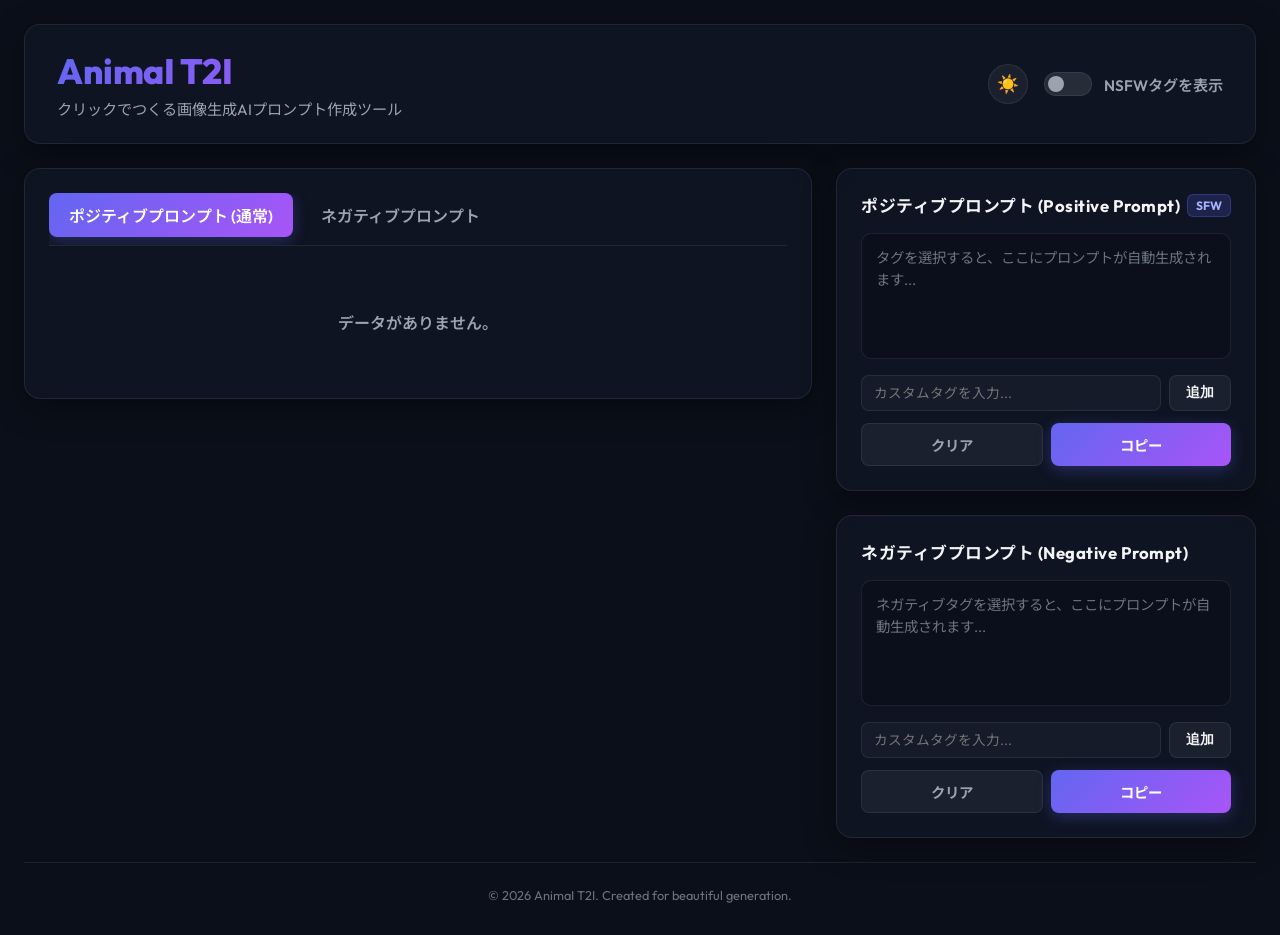
==== index.html @ ed6c5086 "Initial commit for AnimaI T2I" ====
<!DOCTYPE html>
<html lang="ja">
<head>
    <meta charset="UTF-8">
    <meta name="viewport" content="width=device-width, initial-scale=1.0">
    <title>AnimaI T2I - プロンプトメーカー</title>
    <link rel="icon" href="icon.png" type="image/png">
    <link rel="stylesheet" href="style.css">
    <link rel="preconnect" href="https://fonts.googleapis.com">
    <link rel="preconnect" href="https://fonts.gstatic.com" crossorigin>
    <link href="https://fonts.googleapis.com/css2?family=Outfit:wght@300;400;600;800&family=Noto+Sans+JP:wght@300;400;700&display=swap" rel="stylesheet">
</head>
<body>
    <div class="app-container">
        <!-- ヘッダー -->
        <header class="app-header">
            <div class="header-content">
                <div class="title-group">
                    <h1>AnimaI T2I</h1>
                    <p class="subtitle">クリックでつくる画像生成AIプロンプト作成ツール</p>
                </div>
                <div class="header-controls">
                    <button id="theme-toggle-btn" class="theme-toggle-btn" title="テーマを切り替え">
                        <span class="theme-icon-sun">☀️</span>
                        <span class="theme-icon-moon" style="display: none;">🌙</span>
                    </button>
                    <label class="switch-container">
                        <input type="checkbox" id="nsfw-toggle">
                        <span class="switch-slider"></span>
                        <span class="switch-label">NSFWタグを表示</span>
                    </label>
                </div>
            </div>
        </header>

        <!-- メインコンテンツエリア -->
        <main class="app-main">
            <!-- 左側：タグ選択エリア -->
            <section class="tag-selection-section">
                <!-- タブメニュー -->
                <div class="tab-container">
                    <button class="tab-btn active" data-tab="sfw">ポジティブプロンプト (通常)</button>
                    <button class="tab-btn" data-tab="nsfw" id="nsfw-tab-btn" style="display: none;">ポジティブプロンプト (NSFW)</button>
                    <button class="tab-btn" data-tab="negative">ネガティブプロンプト</button>
                </div>

                <!-- 各タブのコンテンツ -->
                <div class="tab-panels">
                    <!-- SFWパネル -->
                    <div class="tab-panel active" id="panel-sfw">
                        <div class="category-grid" id="sfw-categories">
                            <!-- JSで動的に追加されます -->
                            <div class="loading">データを読み込んでいます...</div>
                        </div>
                    </div>

                    <!-- NSFWパネル -->
                    <div class="tab-panel" id="panel-nsfw">
                        <div class="category-grid" id="nsfw-categories">
                            <!-- JSで動的に追加されます -->
                        </div>
                    </div>

                    <!-- ネガティブパネル -->
                    <div class="tab-panel" id="panel-negative">
                        <div class="category-grid" id="negative-categories">
                            <!-- JSで動的に追加されます -->
                        </div>
                    </div>
                </div>
            </section>

            <!-- 右側：プレビュー＆操作エリア -->
            <section class="preview-section">
                <div class="sticky-preview-container">
                    <!-- ポジティブプロンプトプレビュー -->
                    <div class="preview-card" id="positive-preview-card">
                        <div class="preview-header">
                            <h2>ポジティブプロンプト (Positive Prompt)</h2>
                            <div class="badge positive-badge">SFW</div>
                        </div>
                        <div class="textarea-wrapper">
                            <textarea id="positive-prompt-output" readonly placeholder="タグを選択すると、ここにプロンプトが自動生成されます..."></textarea>
                        </div>
                        <div class="preview-actions">
                            <div class="manual-input-group">
                                <input type="text" id="manual-positive-input" placeholder="カスタムタグを入力...">
                                <button id="add-manual-positive-btn">追加</button>
                            </div>
                            <div class="action-buttons">
                                <button class="btn btn-secondary" id="clear-positive-btn">クリア</button>
                                <button class="btn btn-primary btn-copy" id="copy-positive-btn">
                                    <span class="copy-text">コピー</span>
                                    <span class="copy-success-text" style="display: none;">コピー完了！</span>
                                </button>
                            </div>
                        </div>
                    </div>

                    <!-- ネガティブプロンプトプレビュー -->
                    <div class="preview-card">
                        <div class="preview-header">
                            <h2>ネガティブプロンプト (Negative Prompt)</h2>
                        </div>
                        <div class="textarea-wrapper">
                            <textarea id="negative-prompt-output" readonly placeholder="ネガティブタグを選択すると、ここにプロンプトが自動生成されます..."></textarea>
                        </div>
                        <div class="preview-actions">
                            <div class="manual-input-group">
                                <input type="text" id="manual-negative-input" placeholder="カスタムタグを入力...">
                                <button id="add-manual-negative-btn">追加</button>
                            </div>
                            <div class="action-buttons">
                                <button class="btn btn-secondary" id="clear-negative-btn">クリア</button>
                                <button class="btn btn-primary btn-copy" id="copy-negative-btn">
                                    <span class="copy-text">コピー</span>
                                    <span class="copy-success-text" style="display: none;">コピー完了！</span>
                                </button>
                            </div>
                        </div>
                    </div>
                </div>
            </section>
        </main>

        <!-- フッター -->
        <footer class="app-footer">
            <p>&copy; 2026 AnimaI T2I. Created for beautiful generation.</p>
        </footer>
    </div>
    <script src="app.js"></script>
</body>
</html>
---- style.css ----
/* ==========================================================================
   Design System & Custom Properties
   ========================================================================== */
:root {
    /* Color Palette (Dark Theme Default) */
    --bg-main: #0b0f19;
    --bg-card: rgba(17, 24, 39, 0.7);
    --bg-card-hover: rgba(31, 41, 55, 0.85);
    --border-color: rgba(255, 255, 255, 0.08);
    --border-active: rgba(99, 102, 241, 0.5);
    
    --text-primary: #f3f4f6;
    --text-secondary: #9ca3af;
    --text-muted: #6b7280;
    
    --primary-gradient: linear-gradient(135deg, #6366f1 0%, #a855f7 100%);
    --secondary-gradient: linear-gradient(135deg, #10b981 0%, #059669 100%);
    --danger-gradient: linear-gradient(135deg, #f43f5e 0%, #e11d48 100%);
    --glass-shadow: 0 8px 32px 0 rgba(0, 0, 0, 0.37);
    
    /* Animations */
    --transition-fast: 0.15s ease;
    --transition-normal: 0.3s cubic-bezier(0.4, 0, 0.2, 1);
    
    /* Fonts */
    --font-primary: 'Outfit', 'Noto Sans JP', sans-serif;
    
    /* Theme specific backgrounds */
    --bg-tag: rgba(255, 255, 255, 0.05);
    --bg-tag-hover: rgba(255, 255, 255, 0.12);
    --bg-textarea: rgba(0, 0, 0, 0.2);
    --bg-input: rgba(255, 255, 255, 0.03);
    --bg-input-focus: rgba(255, 255, 255, 0.05);
    --bg-btn-sec: rgba(255, 255, 255, 0.05);
    --bg-btn-sec-hover: rgba(255, 255, 255, 0.1);
}

[data-theme="light"] {
    /* Color Palette (Light Theme) */
    --bg-main: #f3f4f6;
    --bg-card: rgba(255, 255, 255, 0.75);
    --bg-card-hover: rgba(255, 255, 255, 0.9);
    --border-color: rgba(0, 0, 0, 0.08);
    --border-active: rgba(99, 102, 241, 0.7);
    
    --text-primary: #1f2937;
    --text-secondary: #4b5563;
    --text-muted: #9ca3af;
    
    --glass-shadow: 0 8px 32px 0 rgba(31, 38, 135, 0.06);
    
    /* Theme specific backgrounds */
    --bg-tag: rgba(0, 0, 0, 0.04);
    --bg-tag-hover: rgba(0, 0, 0, 0.08);
    --bg-textarea: rgba(255, 255, 255, 0.5);
    --bg-input: rgba(0, 0, 0, 0.02);
    --bg-input-focus: rgba(0, 0, 0, 0.04);
    --bg-btn-sec: rgba(0, 0, 0, 0.04);
    --bg-btn-sec-hover: rgba(0, 0, 0, 0.08);
}

/* ==========================================================================
   Base Styles
   ========================================================================== */
* {
    box-sizing: border-box;
    margin: 0;
    padding: 0;
}

body {
    background-color: var(--bg-main);
    color: var(--text-primary);
    font-family: var(--font-primary);
    min-height: 100vh;
    display: flex;
    flex-direction: column;
    overflow-x: hidden;
}

/* Scrollbar Customization */
::-webkit-scrollbar {
    width: 8px;
    height: 8px;
}

::-webkit-scrollbar-track {
    background: var(--bg-main);
}

::-webkit-scrollbar-thumb {
    background: rgba(255, 255, 255, 0.1);
    border-radius: 4px;
}

::-webkit-scrollbar-thumb:hover {
    background: rgba(255, 255, 255, 0.25);
}

/* ==========================================================================
   Layout
   ========================================================================== */
.app-container {
    max-width: 1400px;
    margin: 0 auto;
    width: 100%;
    padding: 24px;
    flex-grow: 1;
    display: flex;
    flex-direction: column;
    gap: 24px;
}

/* Header */
.app-header {
    background: var(--bg-card);
    backdrop-filter: blur(12px);
    border: 1px solid var(--border-color);
    border-radius: 16px;
    padding: 24px 32px;
    box-shadow: var(--glass-shadow);
}

.header-content {
    display: flex;
    justify-content: space-between;
    align-items: center;
    flex-wrap: wrap;
    gap: 16px;
}

.title-group h1 {
    font-size: 2.2rem;
    font-weight: 800;
    background: var(--primary-gradient);
    -webkit-background-clip: text;
    -webkit-text-fill-color: transparent;
    letter-spacing: -0.5px;
}

.title-group .subtitle {
    color: var(--text-secondary);
    margin-top: 4px;
    font-size: 0.95rem;
}

/* Header Controls */
.header-controls {
    display: flex;
    align-items: center;
    gap: 16px;
}

/* Theme Toggle Button */
.theme-toggle-btn {
    background: var(--bg-btn-sec);
    border: 1px solid var(--border-color);
    border-radius: 50%;
    width: 40px;
    height: 40px;
    display: inline-flex;
    justify-content: center;
    align-items: center;
    cursor: pointer;
    font-size: 1.1rem;
    transition: var(--transition-fast);
    outline: none;
}

.theme-toggle-btn:hover {
    background: var(--bg-btn-sec-hover);
    transform: scale(1.05);
}

.theme-toggle-btn:active {
    transform: scale(0.95);
}

/* Toggle Switch */
.switch-container {
    display: inline-flex;
    align-items: center;
    cursor: pointer;
    position: relative;
    user-select: none;
}

.switch-container input {
    opacity: 0;
    width: 0;
    height: 0;
}

.switch-slider {
    width: 48px;
    height: 24px;
    background-color: rgba(255, 255, 255, 0.1);
    border: 1px solid var(--border-color);
    border-radius: 24px;
    position: relative;
    transition: var(--transition-normal);
}

.switch-slider::before {
    content: "";
    position: absolute;
    height: 16px;
    width: 16px;
    left: 3px;
    bottom: 3px;
    background-color: var(--text-secondary);
    border-radius: 50%;
    transition: var(--transition-normal);
}

.switch-container input:checked + .switch-slider {
    background: var(--danger-gradient);
}

.switch-container input:checked + .switch-slider::before {
    transform: translateX(24px);
    background-color: white;
}

.switch-label {
    margin-left: 12px;
    font-size: 0.95rem;
    font-weight: 600;
    color: var(--text-secondary);
    transition: var(--transition-fast);
}

.switch-container input:checked ~ .switch-label {
    color: #f43f5e;
}

/* Main Grid */
.app-main {
    display: grid;
    grid-template-columns: 1fr 420px;
    gap: 24px;
    align-items: start;
    flex-grow: 1;
}

@media (max-width: 1024px) {
    .app-main {
        grid-template-columns: 1fr;
    }
}

/* ==========================================================================
   Tag Selection Section (Left Side)
   ========================================================================== */
.tag-selection-section {
    background: var(--bg-card);
    backdrop-filter: blur(12px);
    border: 1px solid var(--border-color);
    border-radius: 16px;
    padding: 24px;
    box-shadow: var(--glass-shadow);
    display: flex;
    flex-direction: column;
    gap: 24px;
}

/* Tabs */
.tab-container {
    display: flex;
    border-bottom: 1px solid var(--border-color);
    padding-bottom: 8px;
    gap: 8px;
    overflow-x: auto;
}

.tab-btn {
    background: transparent;
    border: none;
    outline: none;
    color: var(--text-secondary);
    font-family: var(--font-primary);
    font-size: 1rem;
    font-weight: 600;
    padding: 10px 20px;
    cursor: pointer;
    border-radius: 8px;
    white-space: nowrap;
    transition: var(--transition-fast);
}

.tab-btn:hover {
    color: var(--text-primary);
    background: rgba(255, 255, 255, 0.05);
}

.tab-btn.active {
    color: white;
    background: var(--primary-gradient);
    box-shadow: 0 4px 15px rgba(99, 102, 241, 0.3);
}

.tab-btn[data-tab="nsfw"].active {
    background: var(--danger-gradient);
    box-shadow: 0 4px 15px rgba(244, 63, 94, 0.3);
}

/* Tab Panels */
.tab-panel {
    display: none;
}

.tab-panel.active {
    display: block;
    animation: fadeIn var(--transition-normal);
}

@keyframes fadeIn {
    from { opacity: 0; transform: translateY(6px); }
    to { opacity: 1; transform: translateY(0); }
}

/* Categories Grid */
.category-grid {
    display: flex;
    flex-direction: column;
    gap: 24px;
}

/* Category Card */
.category-card {
    background: rgba(255, 255, 255, 0.02);
    border: 1px solid var(--border-color);
    border-radius: 12px;
    overflow: hidden;
    transition: var(--transition-fast);
}

.category-card:hover {
    border-color: rgba(255, 255, 255, 0.15);
    background: rgba(255, 255, 255, 0.03);
}

.category-title {
    font-size: 1.05rem;
    font-weight: 700;
    padding: 14px 20px;
    background: rgba(255, 255, 255, 0.03);
    border-bottom: 1px solid var(--border-color);
    color: var(--text-primary);
    letter-spacing: 0.5px;
    cursor: pointer;
    display: flex;
    justify-content: space-between;
    align-items: center;
    user-select: none;
    transition: background var(--transition-fast);
}

.category-title:hover {
    background: rgba(255, 255, 255, 0.06);
}

.category-title::after {
    content: "▼";
    font-size: 0.75rem;
    color: var(--text-secondary);
    transition: transform var(--transition-normal);
}

.category-card.collapsed .category-title::after {
    transform: rotate(-90deg);
}

.category-card.collapsed .category-title {
    border-bottom-color: transparent;
}

.category-body {
    display: grid;
    grid-template-rows: 1fr;
    transition: grid-template-rows var(--transition-normal);
}

.category-card.collapsed .category-body {
    grid-template-rows: 0fr;
}

.category-body-inner {
    min-height: 0;
    padding: 16px 20px;
    display: flex;
    flex-wrap: wrap;
    gap: 8px;
    overflow: hidden;
    transition: padding var(--transition-normal), opacity var(--transition-normal), visibility var(--transition-normal);
    opacity: 1;
    visibility: visible;
}

.category-card.collapsed .category-body-inner {
    padding-top: 0;
    padding-bottom: 0;
    opacity: 0;
    visibility: hidden;
}

/* Tag Buttons */
.prompt-tag {
    background: var(--bg-tag);
    border: 1px solid var(--border-color);
    border-radius: 20px;
    color: var(--text-secondary);
    font-family: var(--font-primary);
    font-size: 0.85rem;
    padding: 6px 14px;
    cursor: pointer;
    display: inline-flex;
    flex-direction: column;
    align-items: center;
    transition: var(--transition-fast);
    line-height: 1.2;
}

.prompt-tag:hover {
    background: var(--bg-tag-hover);
    color: var(--text-primary);
    border-color: rgba(255, 255, 255, 0.25);
    transform: translateY(-1px);
}

.prompt-tag .jp-name {
    font-weight: 500;
}

.prompt-tag .en-name {
    font-size: 0.7rem;
    opacity: 0.6;
    margin-top: 1px;
}

/* SFW Active Tag */
.prompt-tag.active {
    background: linear-gradient(135deg, rgba(99, 102, 241, 0.2) 0%, rgba(168, 85, 247, 0.2) 100%);
    border-color: var(--border-active);
    color: #c084fc;
    box-shadow: 0 0 10px rgba(168, 85, 247, 0.15);
}

.prompt-tag.active .en-name {
    opacity: 0.9;
}

/* NSFW Active Tag */
.tab-panel#panel-nsfw .prompt-tag.active {
    background: linear-gradient(135deg, rgba(244, 63, 94, 0.2) 0%, rgba(225, 29, 72, 0.2) 100%);
    border-color: rgba(244, 63, 94, 0.5);
    color: #fda4af;
    box-shadow: 0 0 10px rgba(244, 63, 94, 0.15);
}

/* Negative Active Tag */
.tab-panel#panel-negative .prompt-tag.active {
    background: linear-gradient(135deg, rgba(16, 185, 129, 0.2) 0%, rgba(5, 150, 105, 0.2) 100%);
    border-color: rgba(16, 185, 129, 0.5);
    color: #6ee7b7;
    box-shadow: 0 0 10px rgba(16, 185, 129, 0.15);
}

/* Loading display */
.loading {
    padding: 40px;
    text-align: center;
    color: var(--text-secondary);
    font-weight: 600;
}

/* ==========================================================================
   Preview Section (Right Side)
   ========================================================================== */
.preview-section {
    display: flex;
    flex-direction: column;
}

.sticky-preview-container {
    position: sticky;
    top: 24px;
    display: flex;
    flex-direction: column;
    gap: 24px;
}

.preview-card {
    background: var(--bg-card);
    backdrop-filter: blur(12px);
    border: 1px solid var(--border-color);
    border-radius: 16px;
    padding: 24px;
    box-shadow: var(--glass-shadow);
    display: flex;
    flex-direction: column;
    gap: 16px;
}

.preview-header {
    display: flex;
    justify-content: space-between;
    align-items: center;
}

.preview-header h2 {
    font-size: 1.05rem;
    font-weight: 700;
    color: var(--text-primary);
    letter-spacing: 0.5px;
}

.badge {
    font-size: 0.75rem;
    font-weight: 700;
    padding: 3px 8px;
    border-radius: 6px;
}

.positive-badge {
    background: rgba(99, 102, 241, 0.2);
    color: #a5b4fc;
    border: 1px solid rgba(99, 102, 241, 0.3);
}

.positive-badge.nsfw-mode {
    background: rgba(244, 63, 94, 0.2);
    color: #fecdd3;
    border: 1px solid rgba(244, 63, 94, 0.3);
}

/* Textarea wrapper */
.textarea-wrapper {
    position: relative;
    border-radius: 10px;
    background: var(--bg-textarea);
    border: 1px solid var(--border-color);
    transition: var(--transition-fast);
}

.textarea-wrapper:focus-within {
    border-color: var(--border-active);
    box-shadow: 0 0 0 2px rgba(99, 102, 241, 0.15);
}

.textarea-wrapper textarea {
    width: 100%;
    height: 120px;
    background: transparent;
    border: none;
    outline: none;
    color: var(--text-primary);
    font-family: var(--font-primary);
    font-size: 0.9rem;
    padding: 14px;
    resize: none;
    line-height: 1.5;
}

.textarea-wrapper textarea::placeholder {
    color: var(--text-muted);
}

/* Actions inside Preview */
.preview-actions {
    display: flex;
    flex-direction: column;
    gap: 12px;
}

/* Manual Tag Input */
.manual-input-group {
    display: flex;
    gap: 8px;
}

.manual-input-group input {
    flex-grow: 1;
    background: var(--bg-input);
    border: 1px solid var(--border-color);
    border-radius: 8px;
    padding: 8px 12px;
    color: var(--text-primary);
    font-family: var(--font-primary);
    font-size: 0.85rem;
    outline: none;
    transition: var(--transition-fast);
}

.manual-input-group input:focus {
    border-color: var(--border-active);
    background: var(--bg-input-focus);
}

.manual-input-group button {
    background: var(--bg-btn-sec);
    border: 1px solid var(--border-color);
    border-radius: 8px;
    color: var(--text-primary);
    padding: 0 16px;
    font-size: 0.85rem;
    font-weight: 600;
    cursor: pointer;
    transition: var(--transition-fast);
}

.manual-input-group button:hover {
    background: var(--bg-btn-sec-hover);
}

/* Action Buttons */
.action-buttons {
    display: flex;
    gap: 8px;
}

/* Generic Button */
.btn {
    border: none;
    outline: none;
    font-family: var(--font-primary);
    font-weight: 700;
    font-size: 0.9rem;
    padding: 10px 16px;
    border-radius: 8px;
    cursor: pointer;
    transition: var(--transition-fast);
    flex-grow: 1;
    display: inline-flex;
    justify-content: center;
    align-items: center;
}

.btn-secondary {
    background: var(--bg-btn-sec);
    border: 1px solid var(--border-color);
    color: var(--text-secondary);
}

.btn-secondary:hover {
    background: var(--bg-btn-sec-hover);
    color: var(--text-primary);
}

.btn-primary {
    background: var(--primary-gradient);
    color: white;
    box-shadow: 0 4px 15px rgba(99, 102, 241, 0.3);
}

.btn-primary:hover {
    opacity: 0.9;
    transform: translateY(-1px);
}

.btn-primary:active {
    transform: translateY(0);
}

/* Copy Animation Styles */
.btn-copy.copied {
    background: var(--secondary-gradient);
    box-shadow: 0 4px 15px rgba(16, 185, 129, 0.3);
}

/* ==========================================================================
   Footer
   ========================================================================== */
.app-footer {
    border-top: 1px solid var(--border-color);
    padding: 24px 0 8px 0;
    text-align: center;
    color: var(--text-muted);
    font-size: 0.8rem;
    margin-top: auto;
}
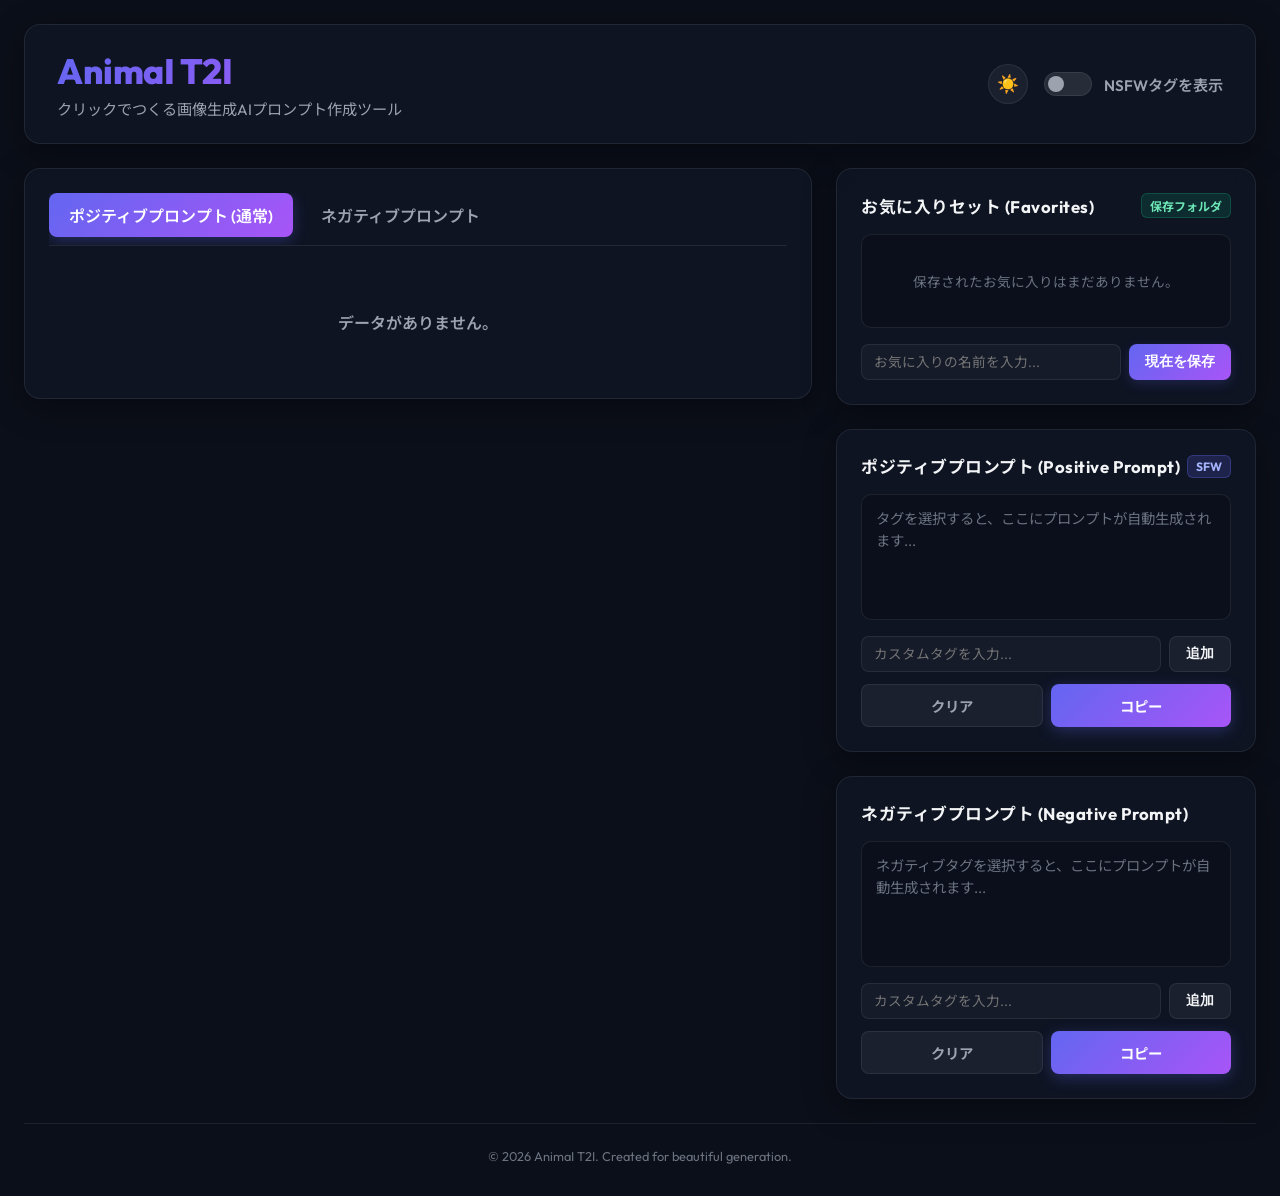
==== commit e6ad17bb: "commit" ====
--- a/index.html
+++ b/index.html
@@ -73,6 +73,25 @@
             <!-- 右側：プレビュー＆操作エリア -->
             <section class="preview-section">
                 <div class="sticky-preview-container">
+                    <!-- お気に入りプリセット -->
+                    <div class="preview-card" id="favorites-card">
+                        <div class="preview-header">
+                            <h2>お気に入りセット (Favorites)</h2>
+                            <div class="badge favorites-badge">保存フォルダ</div>
+                        </div>
+                        <div class="favorites-container">
+                            <div class="favorites-list" id="favorites-list">
+                                <div class="no-favorites">保存されたお気に入りはまだありません。</div>
+                            </div>
+                        </div>
+                        <div class="favorites-actions">
+                            <div class="manual-input-group">
+                                <input type="text" id="favorite-name-input" placeholder="お気に入りの名前を入力...">
+                                <button id="save-favorite-btn">現在を保存</button>
+                            </div>
+                        </div>
+                    </div>
+
                     <!-- ポジティブプロンプトプレビュー -->
                     <div class="preview-card" id="positive-preview-card">
                         <div class="preview-header">
--- a/style.css
+++ b/style.css
@@ -534,6 +534,118 @@
     border: 1px solid rgba(244, 63, 94, 0.3);
 }
 
+.favorites-badge {
+    background: rgba(16, 185, 129, 0.15);
+    color: #6ee7b7;
+    border: 1px solid rgba(16, 185, 129, 0.25);
+}
+
+.favorites-container {
+    max-height: 220px;
+    overflow-y: auto;
+    border-radius: 10px;
+    background: var(--bg-textarea);
+    border: 1px solid var(--border-color);
+    padding: 12px;
+}
+
+.favorites-list {
+    display: flex;
+    flex-direction: column;
+    gap: 8px;
+}
+
+.no-favorites {
+    text-align: center;
+    color: var(--text-muted);
+    font-size: 0.85rem;
+    padding: 24px 0;
+}
+
+.favorite-item {
+    display: flex;
+    justify-content: space-between;
+    align-items: center;
+    background: var(--bg-tag);
+    border: 1px solid var(--border-color);
+    border-radius: 8px;
+    padding: 10px 14px;
+    cursor: pointer;
+    transition: var(--transition-fast);
+}
+
+.favorite-item:hover {
+    background: var(--bg-tag-hover);
+    border-color: var(--border-active);
+    transform: translateY(-1px);
+}
+
+.favorite-item-content {
+    display: flex;
+    flex-direction: column;
+    gap: 2px;
+    overflow: hidden;
+    flex-grow: 1;
+}
+
+.favorite-item-name {
+    font-weight: 600;
+    font-size: 0.9rem;
+    color: var(--text-primary);
+    white-space: nowrap;
+    overflow: hidden;
+    text-overflow: ellipsis;
+}
+
+.favorite-item-meta {
+    font-size: 0.75rem;
+    color: var(--text-secondary);
+}
+
+.favorite-item-meta span {
+    margin-right: 8px;
+}
+
+.favorite-item-actions {
+    display: flex;
+    align-items: center;
+    margin-left: 8px;
+}
+
+.fav-delete-btn {
+    background: transparent;
+    border: none;
+    outline: none;
+    color: var(--text-muted);
+    font-size: 1.1rem;
+    cursor: pointer;
+    width: 28px;
+    height: 28px;
+    border-radius: 50%;
+    display: flex;
+    align-items: center;
+    justify-content: center;
+    transition: var(--transition-fast);
+}
+
+.fav-delete-btn:hover {
+    background: rgba(244, 63, 94, 0.15);
+    color: #fda4af;
+}
+
+#save-favorite-btn {
+    background: var(--primary-gradient);
+    color: white;
+    font-weight: 600;
+    border: none;
+    box-shadow: 0 4px 12px rgba(99, 102, 241, 0.2);
+}
+
+#save-favorite-btn:hover {
+    opacity: 0.95;
+    transform: translateY(-1px);
+}
+
 /* Textarea wrapper */
 .textarea-wrapper {
     position: relative;
